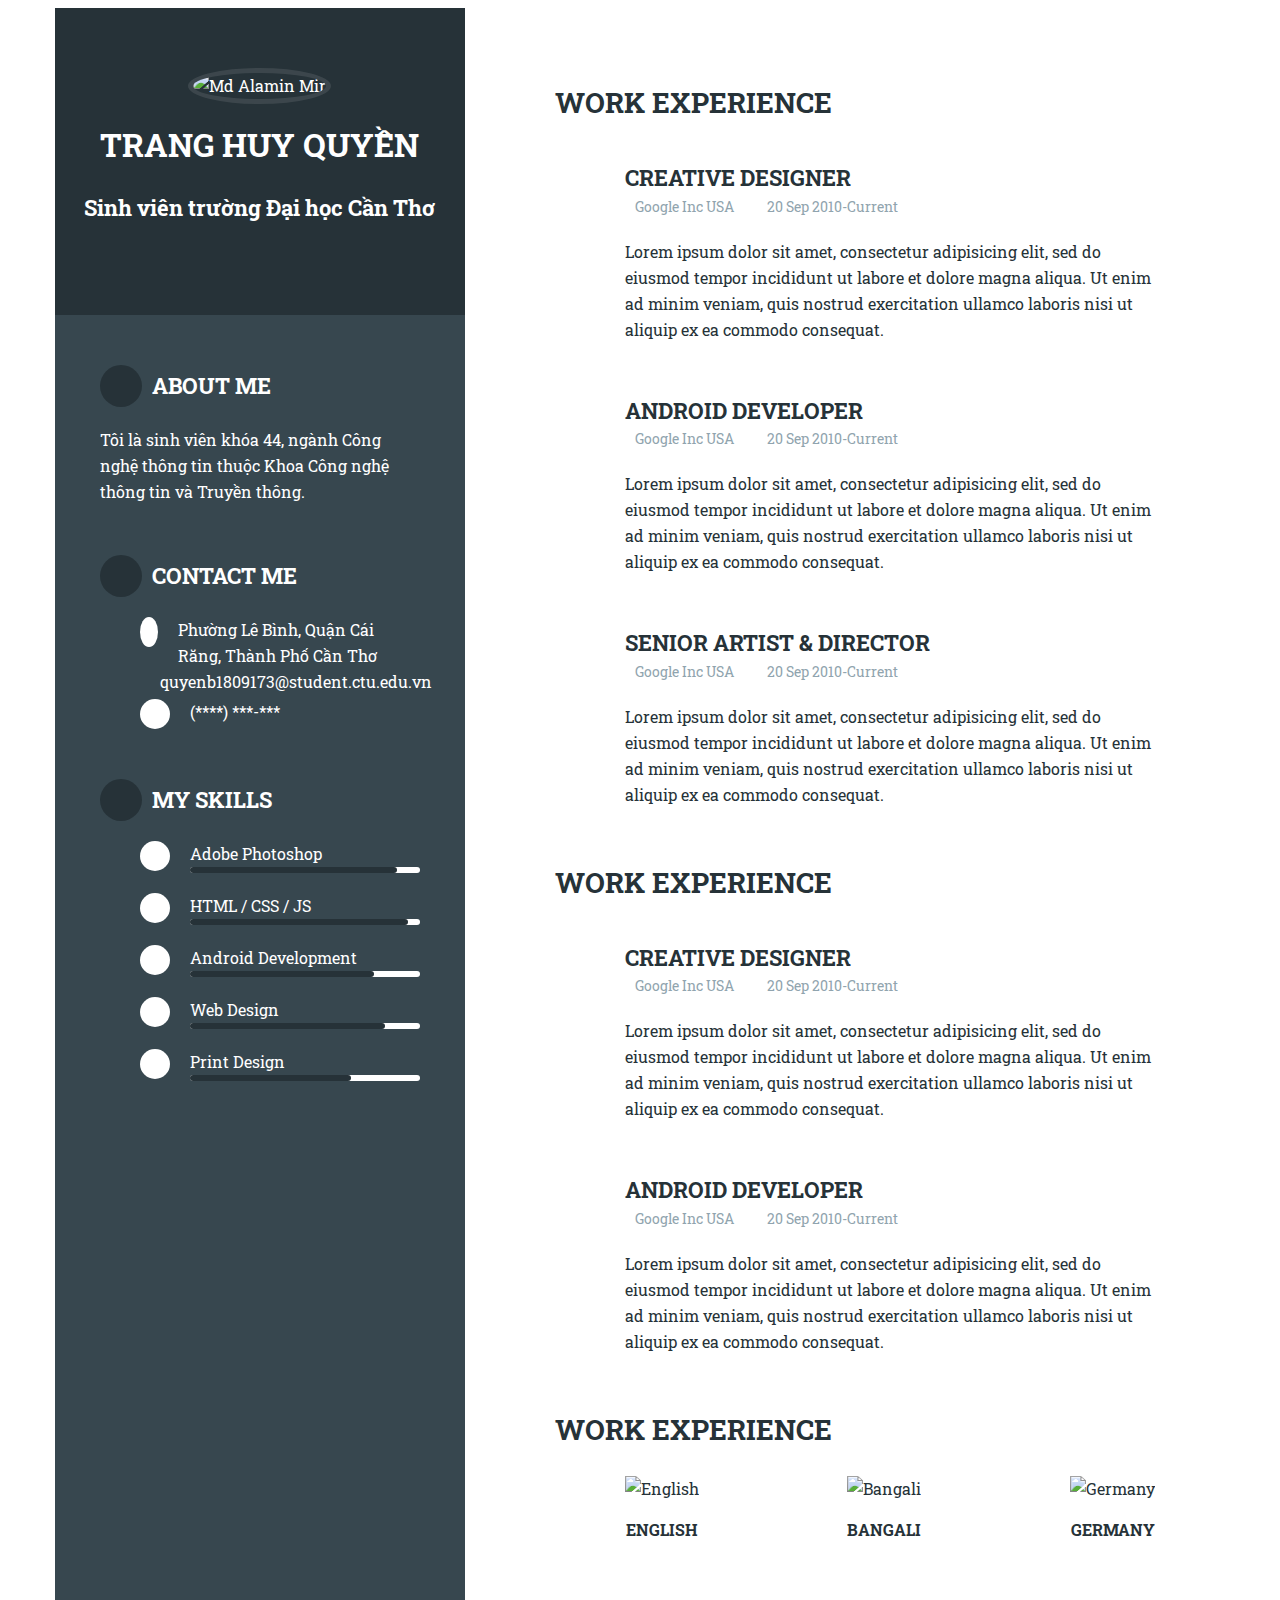
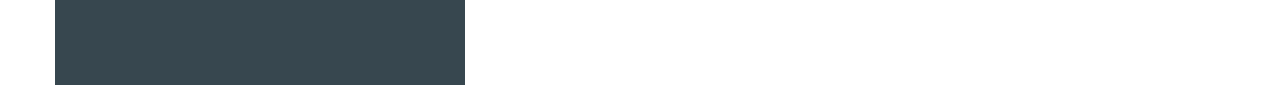
==== index.html @ 3bd65c4e "Update index.html" ====
<!DOCTYPE html>
<html lang="en">
<head>
	<meta charset="UTF-8">
	<title>Profile</title>
	<!-- Load font awesome -->
	<link rel="stylesheet" href="assets/vendors/font-awesome-4.7.0/css/font-awesome.min.css">

	<!-- Load google font -->
	<link href="https://fonts.googleapis.com/css?family=Roboto+Slab:400,700" rel="stylesheet">

	<!-- Load main stylesheet -->
	<link rel="stylesheet" href="index.css">
</head>
<body>
	<div class="wrapper flex">
		<div class="sidebar">
			<div class="avatar">
				<img src="assets/img/avatar.png" width="215" height="215" alt="Md Alamin Mir" />
				<h1 class="name">Trang Huy Quyền</h1>
				<h4 class="job">Sinh viên trường Đại học Cần Thơ</h4>
			</div><!-- .avatar -->

			<div class="module">
				<h3 class="module__title">
					<i class="fa fa-user circle circle--medium"></i>
					<span>About Me</span>
				</h3>
				<div class="module__content">
					<p>Tôi là sinh viên khóa 44, ngành Công nghệ thông tin thuộc Khoa Công nghệ thông tin và Truyền thông. </p>
				</div>
			</div><!-- End .module #1 -->

			<div class="module">
				<h3 class="module__title">
					<i class="fa fa-address-book-o circle circle--medium"></i>
					<span>Contact Me</span>
				</h3>
				<div class="module__content">
					<ul>
						<li class="flex">
							<i class="fa fa-map-marker circle circle--small circle--white"></i>
							<div>Phường Lê Bình, Quận Cái Răng, Thành Phố Cần Thơ</div>
						</li>
						<li class="flex">
							<i class="fa fa-globe circle circle--small circle--white"></i>
							<div>quyenb1809173@student.ctu.edu.vn</div>
						</li>
						<li class="flex">
							<i class="fa fa-mobile circle circle--small circle--white"></i>
							<div>(****) ***-***</div>
						</li>
					</ul>
				</div>
			</div><!-- End .module #2 -->

			<div class="module module--progress">
				<h3 class="module__title">
					<i class="fa fa-graduation-cap circle circle--medium"></i>
					<span>My Skills</span>
				</h3>
				<div class="module__content">
					<ul>
						<li class="flex">
							<i class="fa fa-paint-brush circle circle--small circle--white"></i>
							<div class="flex--1">
								<span>Adobe Photoshop</span>
								<span class="progress-bar"><span style="width:90%"></span></span>
							</div>
						</li>
						<li class="flex">
							<i class="fa fa-html5 circle circle--small circle--white"></i>
							<div class="flex--1">
								<span>HTML / CSS / JS</span>
								<span class="progress-bar"><span style="width:95%"></span></span>
							</div>
						</li>
						<li class="flex">
							<i class="fa fa-android circle circle--small circle--white"></i>
							<div class="flex--1">
								<span>Android Development</span>
								<span class="progress-bar"><span style="width:80%"></span></span>
							</div>
						</li>
						<li class="flex">
							<i class="fa fa-globe circle circle--small circle--white"></i>
							<div class="flex--1">
								<span>Web Design</span>
								<span class="progress-bar"><span style="width:85%"></span></span>
							</div>
						</li>
						<li class="flex">
							<i class="fa fa-print circle circle--small circle--white"></i>
							<div class="flex--1">
								<span>Print Design</span>
								<span class="progress-bar"><span style="width:70%"></span></span>
							</div>
						</li>
					</ul>
				</div>
			</div><!-- End .module #3 -->
			
		</div><!-- End .sidebar -->
		<div class="content">
			<div class="section">
				<h2 class="section__title">
					<i class="fa fa-briefcase circle circle--large"></i>
					<span>Work Experience</span>
				</h2>
				<div class="section__content">
					<div class="module">
						<h3 class="module__title">Creative Designer</h3>
						<div class="module__meta">
							<span><i class="fa fa-building-o"></i>Google Inc USA</span>
							<span><i class="fa fa-calendar"></i>20 Sep 2010-Current</span>
						</div>
						<div class="module__content">
							<p>Lorem ipsum dolor sit amet, consectetur adipisicing elit, sed do eiusmod tempor incididunt ut labore et dolore magna aliqua. Ut enim ad minim veniam, quis nostrud exercitation ullamco laboris nisi ut aliquip ex ea commodo consequat.</p>
						</div>
					</div><!-- End .module #4 -->

					<div class="module">
						<h3 class="module__title">Android Developer</h3>
						<div class="module__meta">
							<span><i class="fa fa-building-o"></i>Google Inc USA</span>
							<span><i class="fa fa-calendar"></i>20 Sep 2010-Current</span>
						</div>
						<div class="module__content">
							<p>Lorem ipsum dolor sit amet, consectetur adipisicing elit, sed do eiusmod tempor incididunt ut labore et dolore magna aliqua. Ut enim ad minim veniam, quis nostrud exercitation ullamco laboris nisi ut aliquip ex ea commodo consequat.</p>
						</div>
					</div><!-- End .module #5 -->

					<div class="module">
						<h3 class="module__title">Senior Artist & Director</h3>
						<div class="module__meta">
							<span><i class="fa fa-building-o"></i>Google Inc USA</span>
							<span><i class="fa fa-calendar"></i>20 Sep 2010-Current</span>
						</div>
						<div class="module__content">
							<p>Lorem ipsum dolor sit amet, consectetur adipisicing elit, sed do eiusmod tempor incididunt ut labore et dolore magna aliqua. Ut enim ad minim veniam, quis nostrud exercitation ullamco laboris nisi ut aliquip ex ea commodo consequat.</p>
						</div>
					</div><!-- End .module #6 -->
				</div><!-- End .section__content -->
			</div><!-- End .section #1 -->

			<div class="section">
				<h2 class="section__title">
					<i class="fa fa-briefcase circle circle--large"></i>
					<span>Work Experience</span>
				</h2>
				<div class="section__content">
					<div class="module">
						<h3 class="module__title">Creative Designer</h3>
						<div class="module__meta">
							<span><i class="fa fa-building-o"></i>Google Inc USA</span>
							<span><i class="fa fa-calendar"></i>20 Sep 2010-Current</span>
						</div>
						<div class="module__content">
							<p>Lorem ipsum dolor sit amet, consectetur adipisicing elit, sed do eiusmod tempor incididunt ut labore et dolore magna aliqua. Ut enim ad minim veniam, quis nostrud exercitation ullamco laboris nisi ut aliquip ex ea commodo consequat.</p>
						</div>
					</div><!-- End .module #7 -->

					<div class="module">
						<h3 class="module__title">Android Developer</h3>
						<div class="module__meta">
							<span><i class="fa fa-building-o"></i>Google Inc USA</span>
							<span><i class="fa fa-calendar"></i>20 Sep 2010-Current</span>
						</div>
						<div class="module__content">
							<p>Lorem ipsum dolor sit amet, consectetur adipisicing elit, sed do eiusmod tempor incididunt ut labore et dolore magna aliqua. Ut enim ad minim veniam, quis nostrud exercitation ullamco laboris nisi ut aliquip ex ea commodo consequat.</p>
						</div>
					</div><!-- End .module #8 -->
				</div><!-- End .section__content -->
			</div><!-- End .section #2 -->

			<div class="section">
				<h2 class="section__title">
					<i class="fa fa-briefcase circle circle--large"></i>
					<span>Work Experience</span>
				</h2>
				<div class="section__content">
					<div class="lang flex">
						<div class="lang__content">
							<img src="assets/img/english.png" width="133" height="89" alt="English" />
							<h4>English</h4>
							<div class="star">
								<i class="fa fa-star"></i>
								<i class="fa fa-star"></i>
								<i class="fa fa-star"></i>
								<i class="fa fa-star"></i>
							</div>
						</div>
						<div class="lang__content">
							<img src="assets/img/bangali.png" width="133" height="89" alt="Bangali" />
							<h4>Bangali</h4>
							<div class="star">
								<i class="fa fa-star"></i>
								<i class="fa fa-star"></i>
								<i class="fa fa-star"></i>
								<i class="fa fa-star"></i>
								<i class="fa fa-star"></i>
							</div>
						</div>
						<div class="lang__content">
							<img src="assets/img/germany.png" width="133" height="89" alt="Germany" />
							<h4>Germany</h4>
							<div class="star">
								<i class="fa fa-star"></i>
								<i class="fa fa-star"></i>
								<i class="fa fa-star"></i>
							</div>
						</div>
					</div>
				</div><!-- End .section__content -->
			</div><!-- End .section #3 -->
		</div><!-- End .content -->
	</div><!-- End .wrapper -->
</body>
</html>
---- index.css ----
body {
	line-height: 1.625;
	font-size: 16px;
	color: #263238;
	font-family: 'Roboto Slab', serif;
	-webkit-font-smoothing: antialiased;
}

*, *:before, *:after {
	box-sizing: border-box;
}
img {
	vertical-align: middle;
	max-width: 100%;
}
p {
	margin: 0 0 10px;
}

/* Helper Class */
.flex {
	display: flex;
}
.flex .middle {
	align-items: center;
}
.flex .flex--1 {
	flex: 1;
}

/* Global Layout */
.wrapper {
	max-width: 1170px;
	width: 100%;
	margin: auto;
}
.sidebar {
	width: 35%;
	background: #37474f;
	color: #fff;
}
.content {
	width: 65%;
	padding: 70px;
}

/* Avatar */
.avatar {
	text-align: center;
	padding: 60px 0;
	background: #263238;
}
.avatar img {
	border-radius: 50%;
	border: 5px solid rgba(255, 255, 255, .1);
}
.avatar h1 {
	font-size: 32px;
	text-transform: uppercase;
	margin: 25px 0 0;
	line-height: 1;
}
.avatar h4 {
	font-size: 22px;
}

/* Module */
.sidebar .module {
	padding: 0 45px;
	margin-top: 50px;
}
.sidebar .module:last-child {
	margin-bottom: 50px;
}
.module__title {
	font-size: 22px;
	text-transform: uppercase;
	display: flex;
	align-items: center;
	margin-bottom: 20px;
}
.module__meta {
	font-size: 14px;
	color: #90a4ae;
	margin-bottom: 20px;
}
.module__meta i {
	margin-right: 10px;
}
.module__meta span {
	margin-right: 20px;
}
.module__title .circle {
	margin-right: 10px;
}
.circle {
	font-size: 14px;
	color: #fff;
	background: #263238;
	border-radius: 50%;
	text-align: center;
	margin-right: 20px;
}
.circle.circle--large {
	width: 60px;
	height: 60px;
	line-height: 60px;
}
.circle.circle--medium {
	width: 42px;
	height: 42px;
	line-height: 42px;
}
.circle.circle--small {
	width: 30px;
	height: 30px;
	line-height: 30px;
}
.circle.circle--white {
	background: #fff;
	color: #263238;
}

/* Progress bar */
.progress-bar,
.progress-bar span {
	height: 6px;
	background: #fff;
	border-radius: 6px;
	display: block;
}
.progress-bar span {
	background: #263238;
}
.module--progress li {
	margin-bottom: 20px;
}

/* Section */
.section:not(.last-child) {
	margin-bottom: 50px;
}
.section__title {
	font-size: 28px;
	text-transform: uppercase;
	margin: 0 0 10px;
}
.section__content {
	padding-left: 90px;
}
.content .module:not(:first-child) {
	margin-top: 50px;
}
.content .module__title {
	margin-bottom: 0;
}

/* Language */
.lang {
	justify-content: space-between;
}
.lang__content {
	text-align: center;
}
.lang__content h4 {
	text-transform: uppercase;
	margin-top: 15px;
}
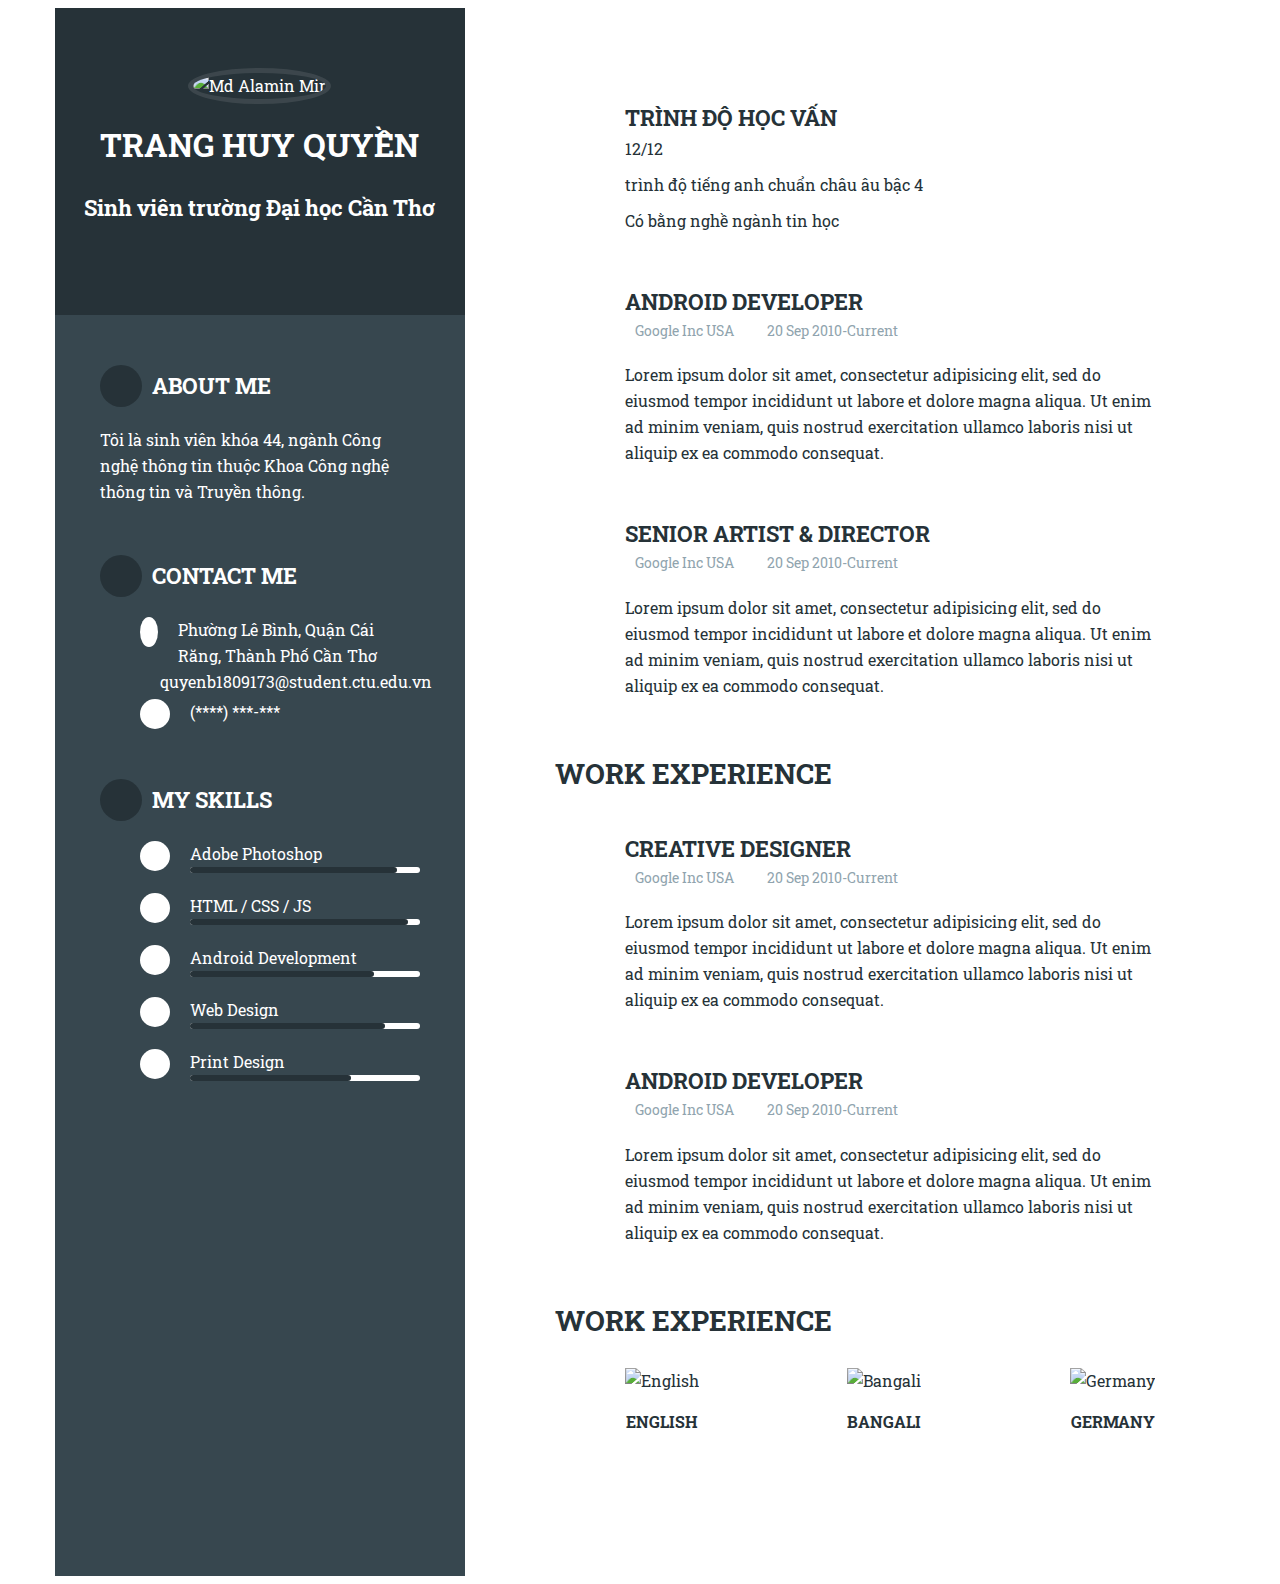
==== commit 6a01ca64: "Update index.html" ====
--- a/index.html
+++ b/index.html
@@ -103,19 +103,13 @@
 		</div><!-- End .sidebar -->
 		<div class="content">
 			<div class="section">
-				<h2 class="section__title">
-					<i class="fa fa-briefcase circle circle--large"></i>
-					<span>Work Experience</span>
-				</h2>
 				<div class="section__content">
 					<div class="module">
-						<h3 class="module__title">Creative Designer</h3>
-						<div class="module__meta">
-							<span><i class="fa fa-building-o"></i>Google Inc USA</span>
-							<span><i class="fa fa-calendar"></i>20 Sep 2010-Current</span>
-						</div>
-						<div class="module__content">
-							<p>Lorem ipsum dolor sit amet, consectetur adipisicing elit, sed do eiusmod tempor incididunt ut labore et dolore magna aliqua. Ut enim ad minim veniam, quis nostrud exercitation ullamco laboris nisi ut aliquip ex ea commodo consequat.</p>
+						<h3 class="module__title">Trình độ học vấn</h3>
+						<div class="module__content">
+							<p>12/12</p>
+							<p>trình độ tiếng anh chuẩn châu âu bậc 4<p>
+							<p>Có bằng nghề ngành tin học<p>
 						</div>
 					</div><!-- End .module #4 -->
 
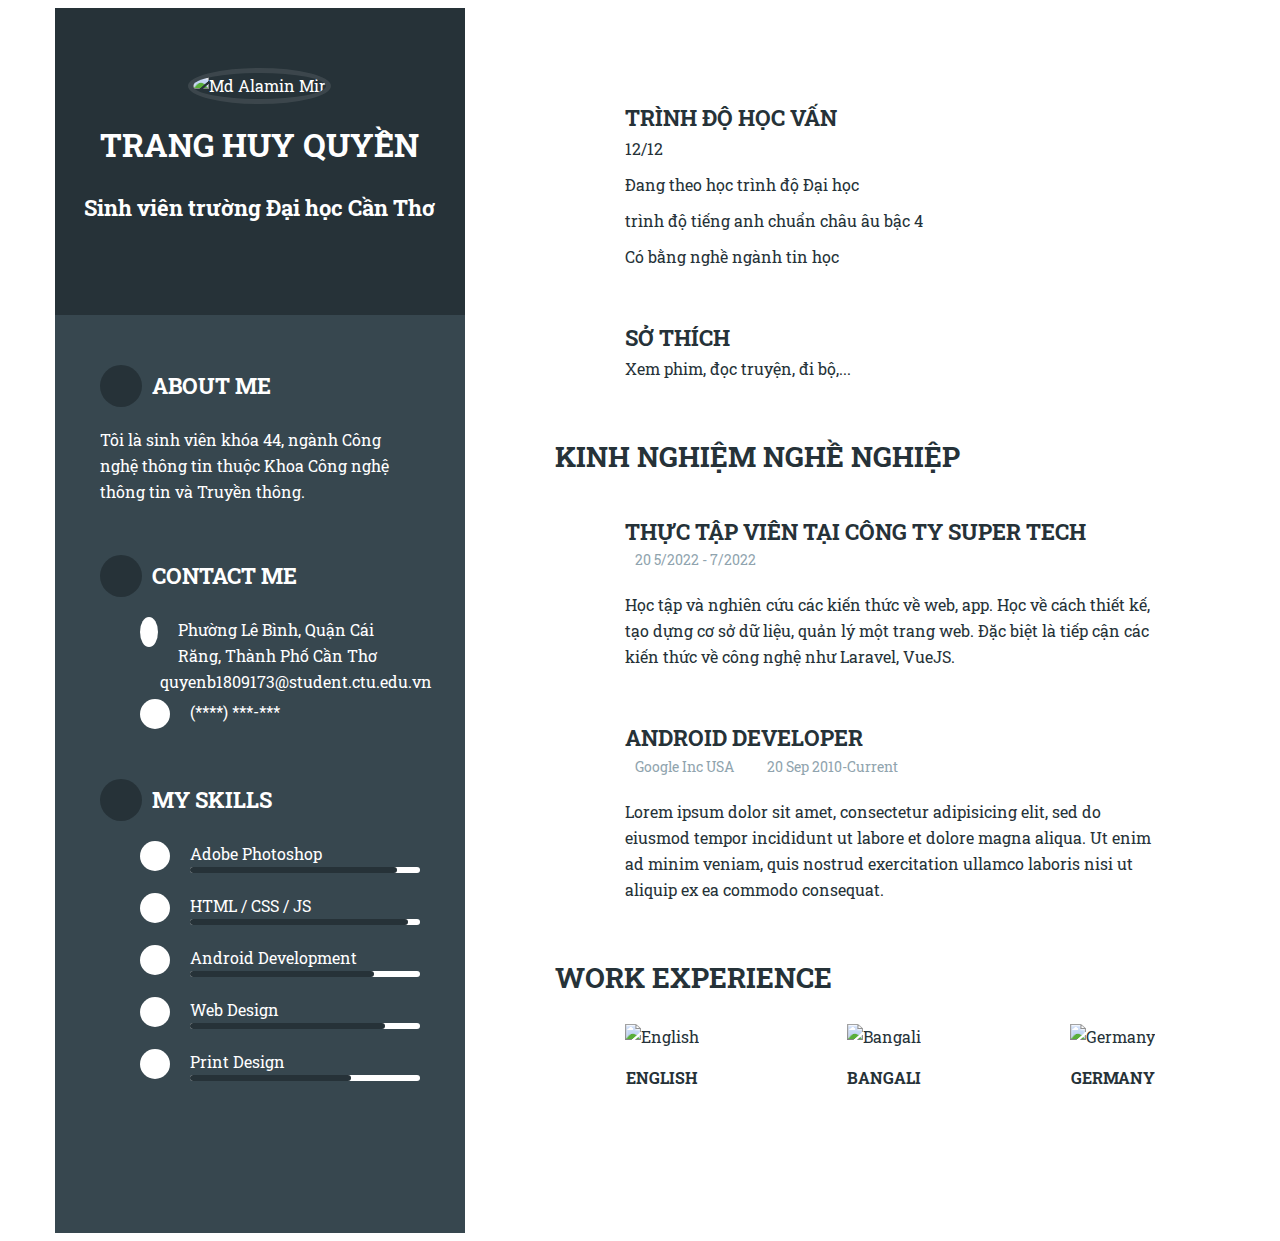
==== commit a4965245: "Update index.html" ====
--- a/index.html
+++ b/index.html
@@ -108,49 +108,34 @@
 						<h3 class="module__title">Trình độ học vấn</h3>
 						<div class="module__content">
 							<p>12/12</p>
+							<p>Đang theo học trình độ Đại học<p>
 							<p>trình độ tiếng anh chuẩn châu âu bậc 4<p>
 							<p>Có bằng nghề ngành tin học<p>
 						</div>
 					</div><!-- End .module #4 -->
 
 					<div class="module">
-						<h3 class="module__title">Android Developer</h3>
-						<div class="module__meta">
-							<span><i class="fa fa-building-o"></i>Google Inc USA</span>
-							<span><i class="fa fa-calendar"></i>20 Sep 2010-Current</span>
-						</div>
+						<h3 class="module__title">Sở thích</h3>
 						<div class="module__content">
-							<p>Lorem ipsum dolor sit amet, consectetur adipisicing elit, sed do eiusmod tempor incididunt ut labore et dolore magna aliqua. Ut enim ad minim veniam, quis nostrud exercitation ullamco laboris nisi ut aliquip ex ea commodo consequat.</p>
+							<p>Xem phim, đọc truyện, đi bộ,...</p>
 						</div>
 					</div><!-- End .module #5 -->
-
-					<div class="module">
-						<h3 class="module__title">Senior Artist & Director</h3>
-						<div class="module__meta">
-							<span><i class="fa fa-building-o"></i>Google Inc USA</span>
-							<span><i class="fa fa-calendar"></i>20 Sep 2010-Current</span>
-						</div>
-						<div class="module__content">
-							<p>Lorem ipsum dolor sit amet, consectetur adipisicing elit, sed do eiusmod tempor incididunt ut labore et dolore magna aliqua. Ut enim ad minim veniam, quis nostrud exercitation ullamco laboris nisi ut aliquip ex ea commodo consequat.</p>
-						</div>
-					</div><!-- End .module #6 -->
 				</div><!-- End .section__content -->
 			</div><!-- End .section #1 -->
 
 			<div class="section">
 				<h2 class="section__title">
 					<i class="fa fa-briefcase circle circle--large"></i>
-					<span>Work Experience</span>
+					<span>Kinh nghiệm nghề nghiệp</span>
 				</h2>
 				<div class="section__content">
 					<div class="module">
-						<h3 class="module__title">Creative Designer</h3>
+						<h3 class="module__title">Thực tập viên tại công ty Super Tech</h3>
 						<div class="module__meta">
-							<span><i class="fa fa-building-o"></i>Google Inc USA</span>
-							<span><i class="fa fa-calendar"></i>20 Sep 2010-Current</span>
+							<span><i class="fa fa-calendar"></i>20 5/2022 - 7/2022</span>
 						</div>
 						<div class="module__content">
-							<p>Lorem ipsum dolor sit amet, consectetur adipisicing elit, sed do eiusmod tempor incididunt ut labore et dolore magna aliqua. Ut enim ad minim veniam, quis nostrud exercitation ullamco laboris nisi ut aliquip ex ea commodo consequat.</p>
+							<p>Học tập và nghiên cứu các kiến thức về web, app. Học về cách thiết kế, tạo dựng cơ sở dữ liệu, quản lý một trang web. Đặc biệt là tiếp cận các kiến thức về công nghệ như Laravel, VueJS.</p>
 						</div>
 					</div><!-- End .module #7 -->
 
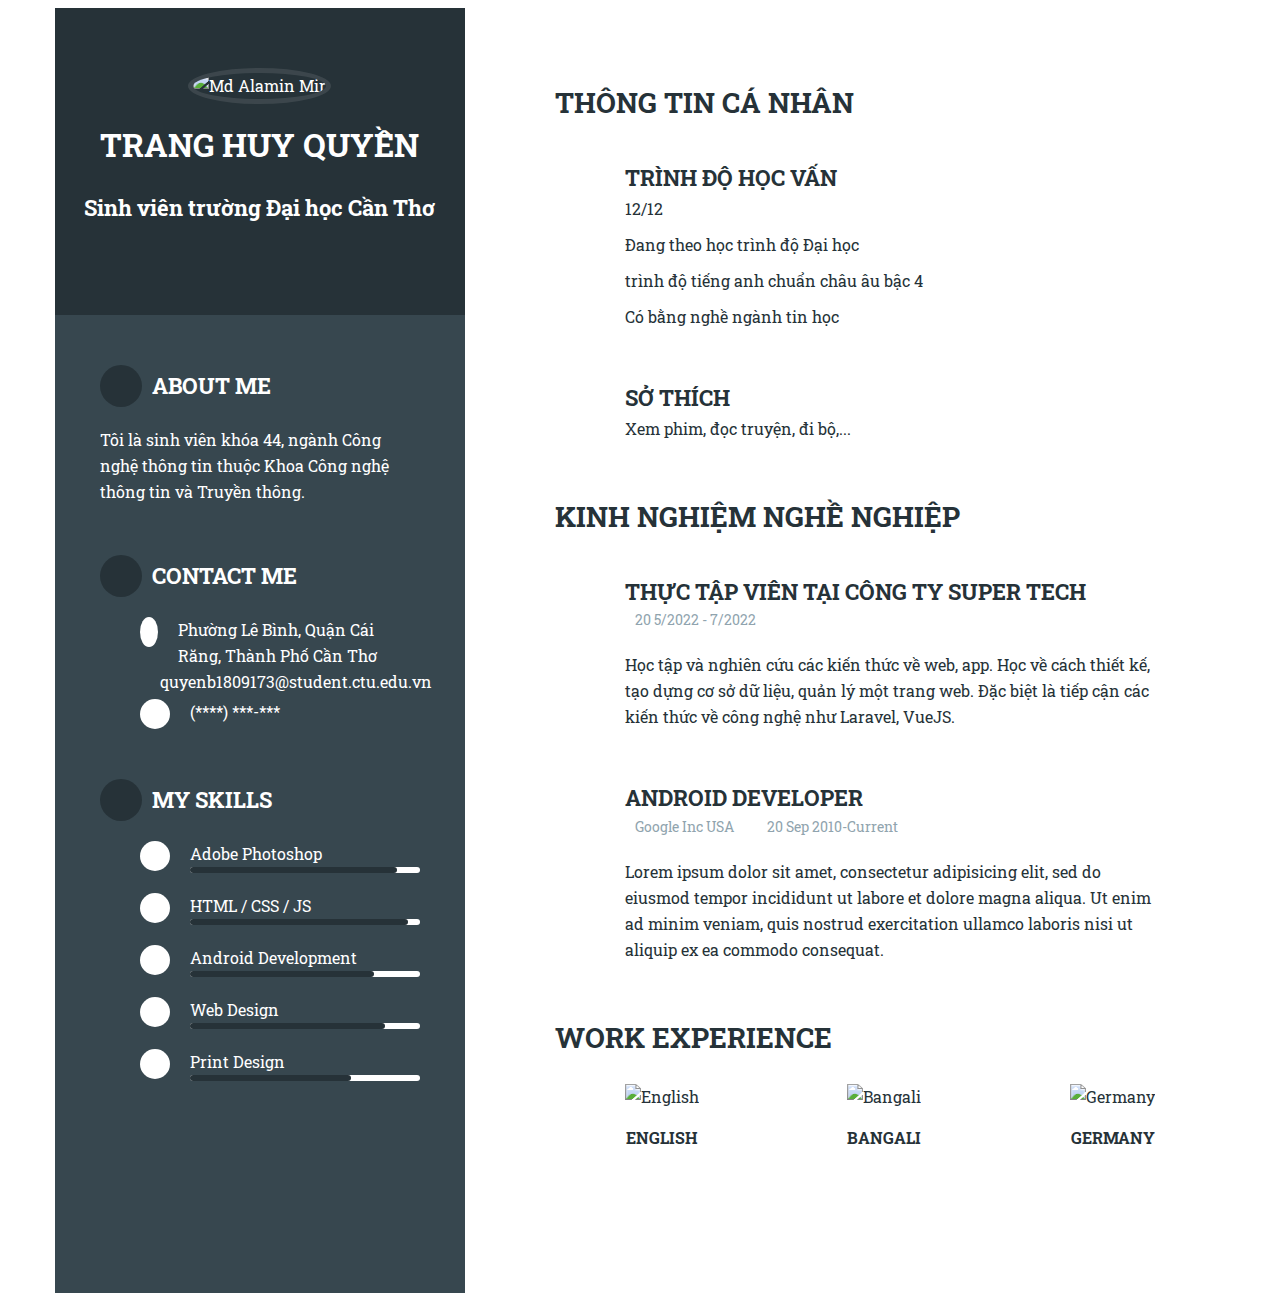
==== commit b097492d: "Update index.html" ====
--- a/index.html
+++ b/index.html
@@ -103,6 +103,10 @@
 		</div><!-- End .sidebar -->
 		<div class="content">
 			<div class="section">
+				<h2 class="section__title">
+					<i class="fa fa-briefcase circle circle--large"></i>
+					<span>Thông tin cá nhân</span>
+				</h2>
 				<div class="section__content">
 					<div class="module">
 						<h3 class="module__title">Trình độ học vấn</h3>
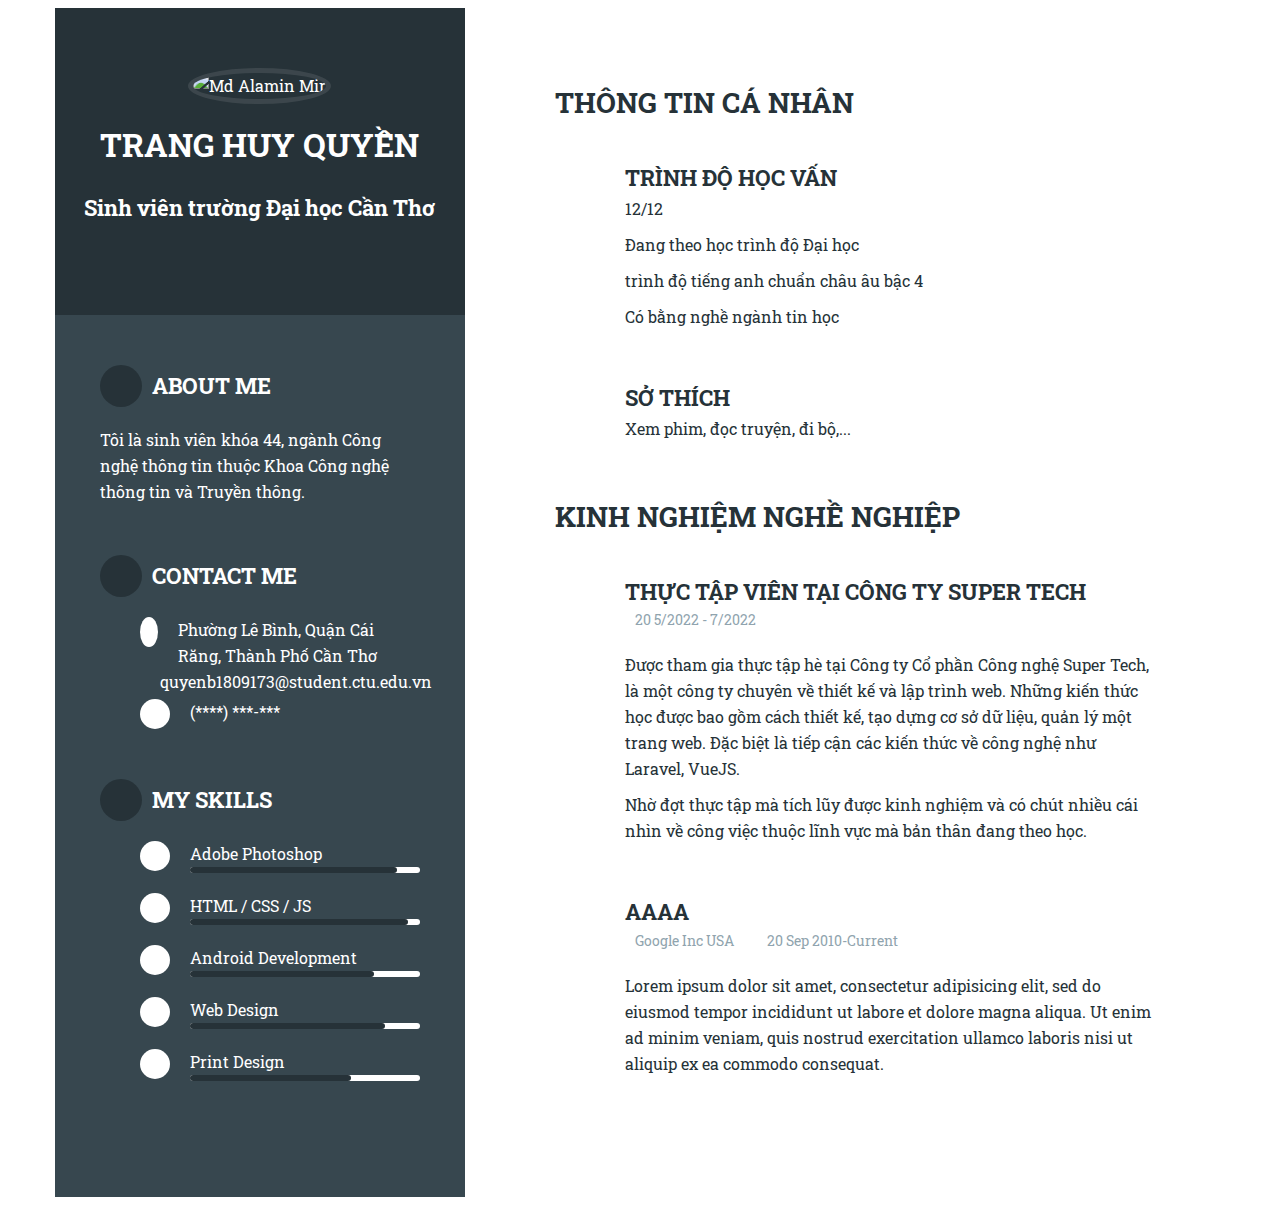
==== commit 00d6d886: "Update index.html" ====
--- a/index.html
+++ b/index.html
@@ -139,12 +139,13 @@
 							<span><i class="fa fa-calendar"></i>20 5/2022 - 7/2022</span>
 						</div>
 						<div class="module__content">
-							<p>Học tập và nghiên cứu các kiến thức về web, app. Học về cách thiết kế, tạo dựng cơ sở dữ liệu, quản lý một trang web. Đặc biệt là tiếp cận các kiến thức về công nghệ như Laravel, VueJS.</p>
+							<p>Được tham gia thực tập hè tại Công ty Cổ phần Công nghệ Super Tech, là một công ty chuyên về thiết kế và lập trình web. Những kiến thức học được bao gồm cách thiết kế, tạo dựng cơ sở dữ liệu, quản lý một trang web. Đặc biệt là tiếp cận các kiến thức về công nghệ như Laravel, VueJS.</p>
+							<p>Nhờ đợt thực tập mà tích lũy được kinh nghiệm và có chút nhiều cái nhìn về công việc thuộc lĩnh vực mà bản thân đang theo học.<p>
 						</div>
 					</div><!-- End .module #7 -->
 
 					<div class="module">
-						<h3 class="module__title">Android Developer</h3>
+						<h3 class="module__title">AAAA</h3>
 						<div class="module__meta">
 							<span><i class="fa fa-building-o"></i>Google Inc USA</span>
 							<span><i class="fa fa-calendar"></i>20 Sep 2010-Current</span>
@@ -155,47 +156,6 @@
 					</div><!-- End .module #8 -->
 				</div><!-- End .section__content -->
 			</div><!-- End .section #2 -->
-
-			<div class="section">
-				<h2 class="section__title">
-					<i class="fa fa-briefcase circle circle--large"></i>
-					<span>Work Experience</span>
-				</h2>
-				<div class="section__content">
-					<div class="lang flex">
-						<div class="lang__content">
-							<img src="assets/img/english.png" width="133" height="89" alt="English" />
-							<h4>English</h4>
-							<div class="star">
-								<i class="fa fa-star"></i>
-								<i class="fa fa-star"></i>
-								<i class="fa fa-star"></i>
-								<i class="fa fa-star"></i>
-							</div>
-						</div>
-						<div class="lang__content">
-							<img src="assets/img/bangali.png" width="133" height="89" alt="Bangali" />
-							<h4>Bangali</h4>
-							<div class="star">
-								<i class="fa fa-star"></i>
-								<i class="fa fa-star"></i>
-								<i class="fa fa-star"></i>
-								<i class="fa fa-star"></i>
-								<i class="fa fa-star"></i>
-							</div>
-						</div>
-						<div class="lang__content">
-							<img src="assets/img/germany.png" width="133" height="89" alt="Germany" />
-							<h4>Germany</h4>
-							<div class="star">
-								<i class="fa fa-star"></i>
-								<i class="fa fa-star"></i>
-								<i class="fa fa-star"></i>
-							</div>
-						</div>
-					</div>
-				</div><!-- End .section__content -->
-			</div><!-- End .section #3 -->
 		</div><!-- End .content -->
 	</div><!-- End .wrapper -->
 </body>
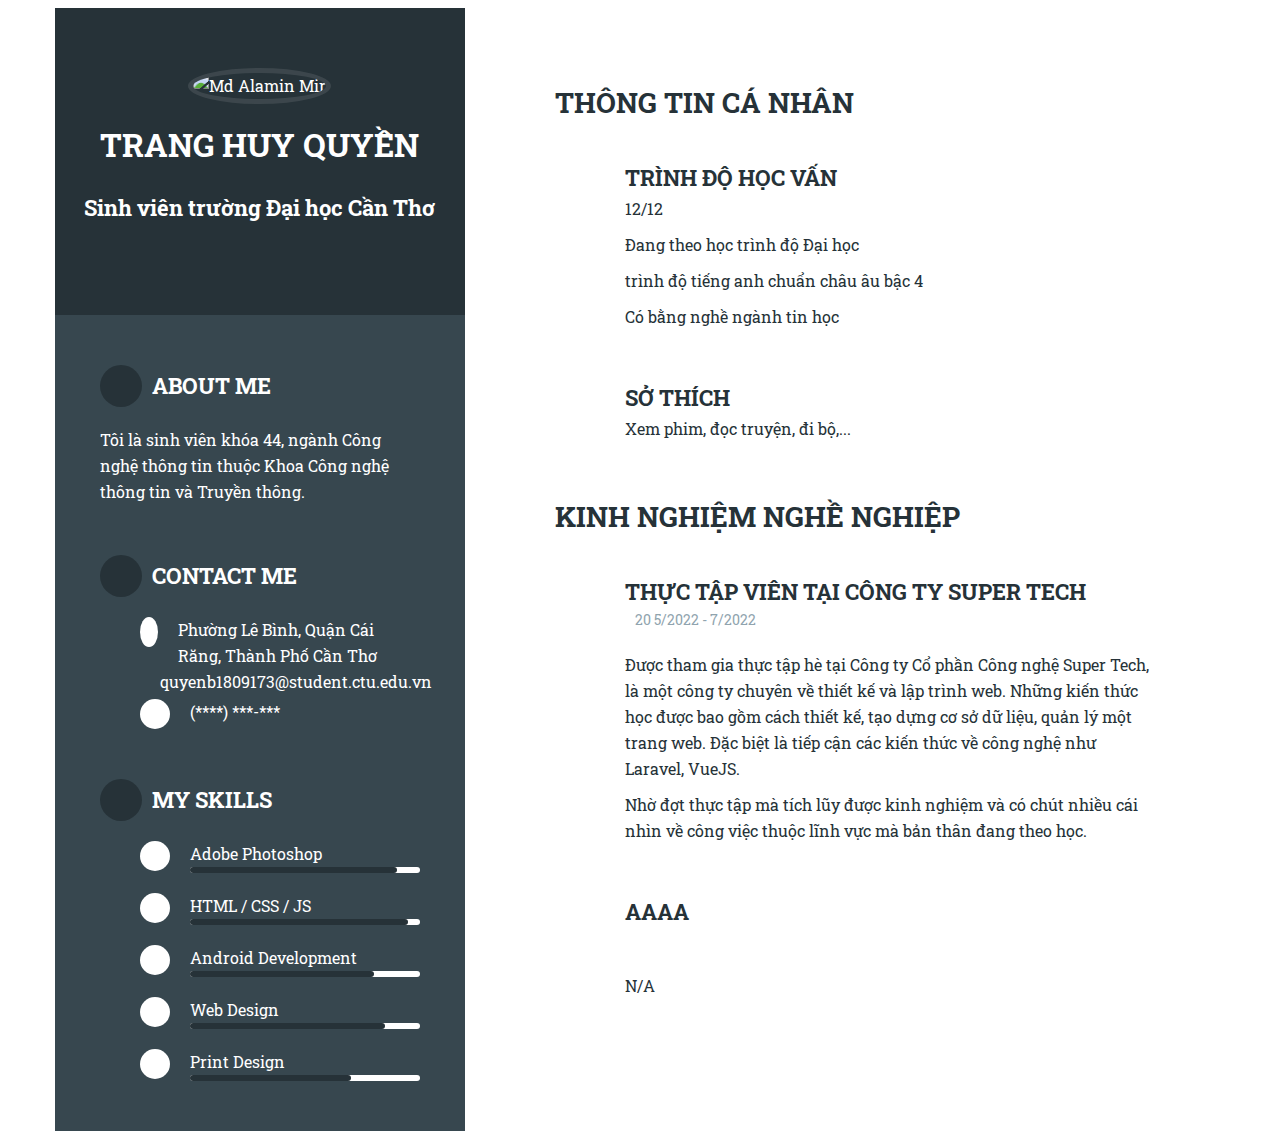
==== commit 1f2f9b90: "Update index.html" ====
--- a/index.html
+++ b/index.html
@@ -147,11 +147,11 @@
 					<div class="module">
 						<h3 class="module__title">AAAA</h3>
 						<div class="module__meta">
-							<span><i class="fa fa-building-o"></i>Google Inc USA</span>
-							<span><i class="fa fa-calendar"></i>20 Sep 2010-Current</span>
+							<span><i class="fa fa-building-o"></i></span>
+							<span><i class="fa fa-calendar"></i></span>
 						</div>
 						<div class="module__content">
-							<p>Lorem ipsum dolor sit amet, consectetur adipisicing elit, sed do eiusmod tempor incididunt ut labore et dolore magna aliqua. Ut enim ad minim veniam, quis nostrud exercitation ullamco laboris nisi ut aliquip ex ea commodo consequat.</p>
+							<p>N/A</p>
 						</div>
 					</div><!-- End .module #8 -->
 				</div><!-- End .section__content -->
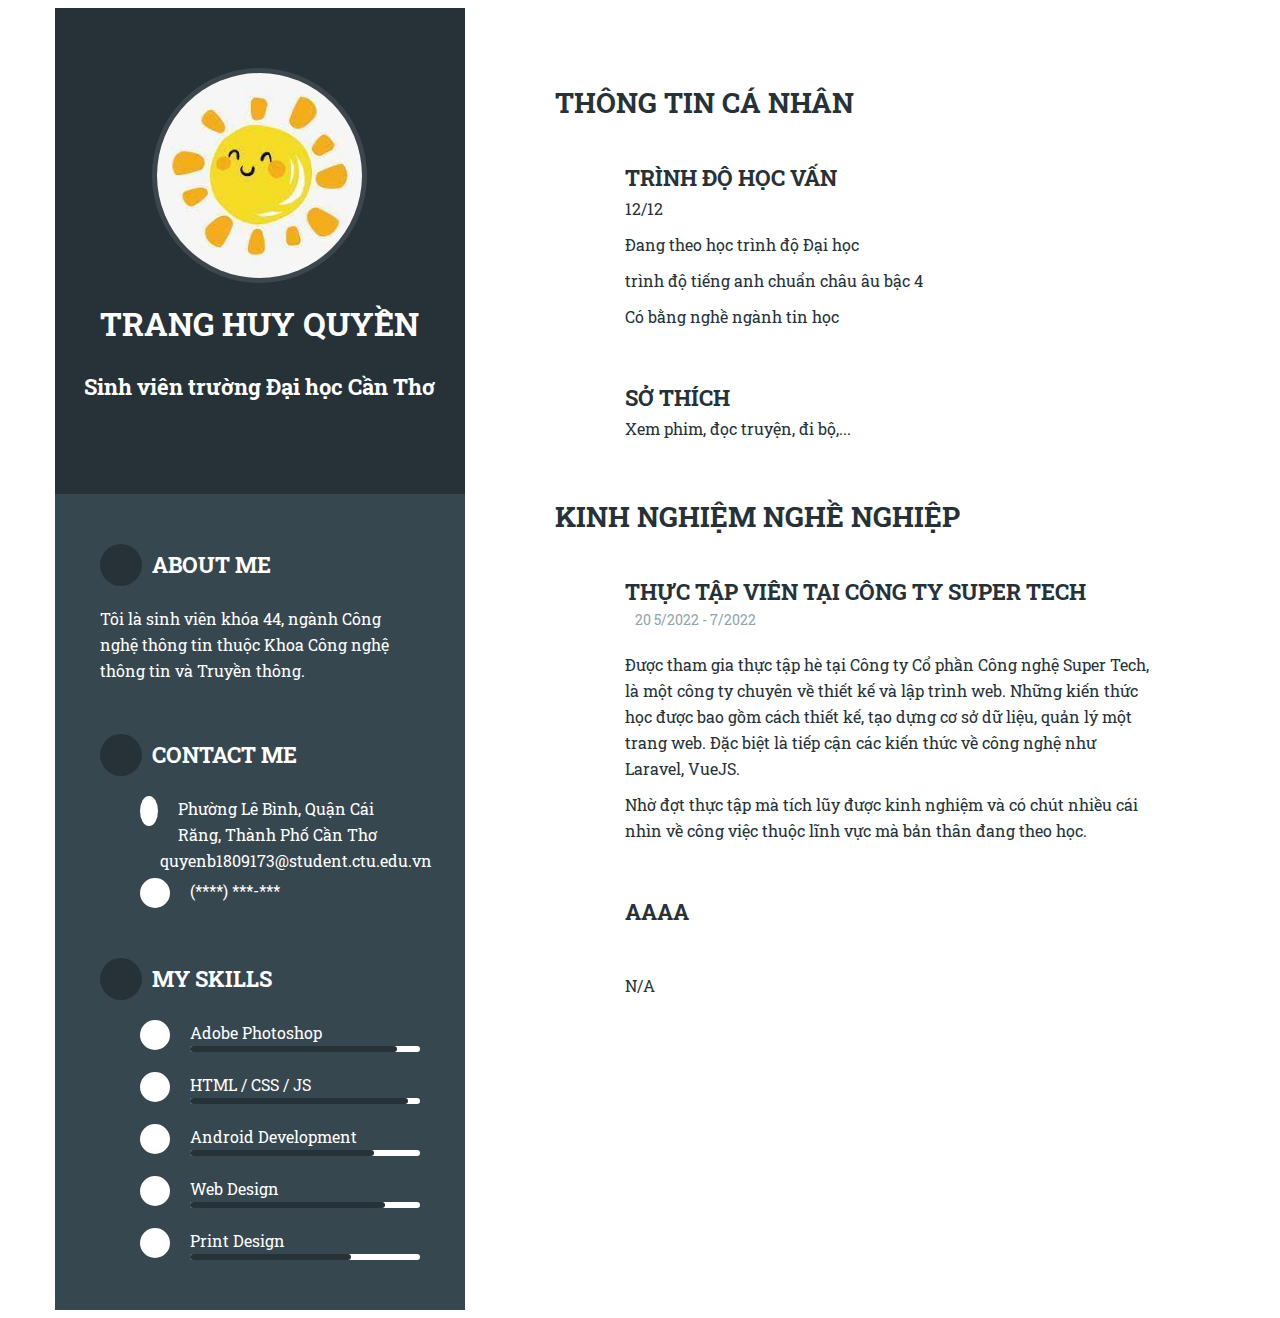
==== commit e6d8ff7e: "Update index.html" ====
--- a/index.html
+++ b/index.html
@@ -16,7 +16,7 @@
 	<div class="wrapper flex">
 		<div class="sidebar">
 			<div class="avatar">
-				<img src="assets/img/avatar.png" width="215" height="215" alt="Md Alamin Mir" />
+				<img src="download.jpg" width="215" height="215" alt="Trang Huy Quyền" />
 				<h1 class="name">Trang Huy Quyền</h1>
 				<h4 class="job">Sinh viên trường Đại học Cần Thơ</h4>
 			</div><!-- .avatar -->
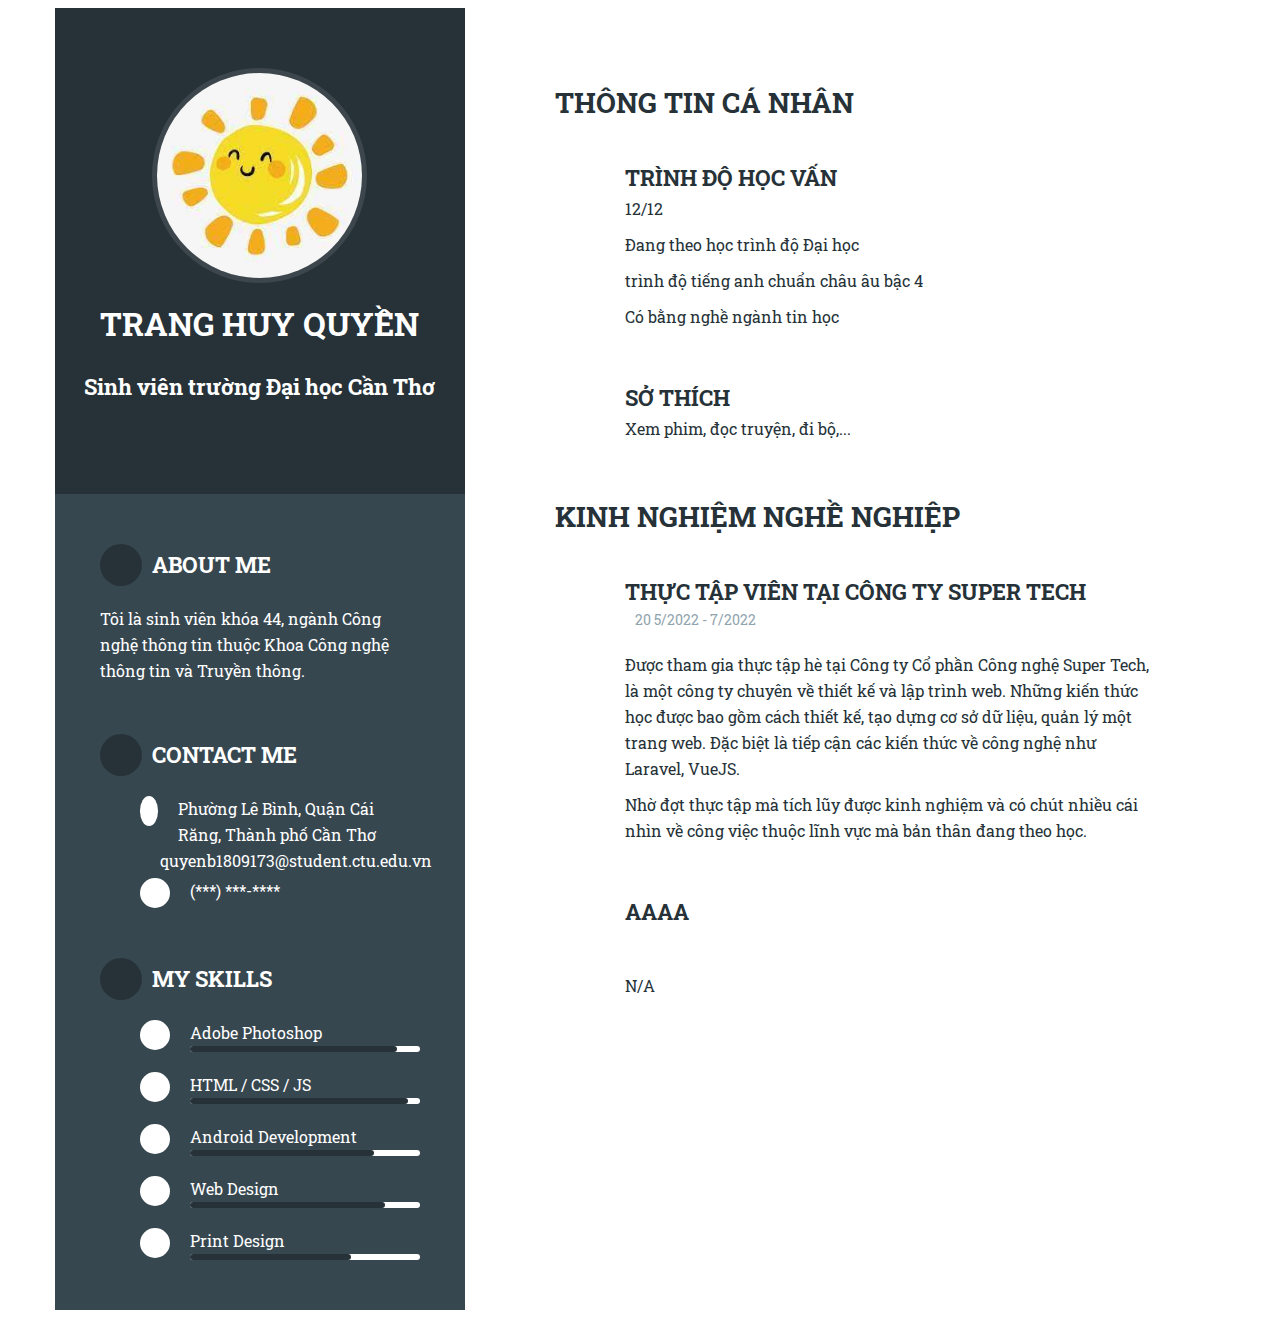
==== commit 50ad909b: "Update index.html" ====
--- a/index.html
+++ b/index.html
@@ -40,7 +40,7 @@
 					<ul>
 						<li class="flex">
 							<i class="fa fa-map-marker circle circle--small circle--white"></i>
-							<div>Phường Lê Bình, Quận Cái Răng, Thành Phố Cần Thơ</div>
+							<div>Phường Lê Bình, Quận Cái Răng, Thành phố Cần Thơ</div>
 						</li>
 						<li class="flex">
 							<i class="fa fa-globe circle circle--small circle--white"></i>
@@ -48,7 +48,7 @@
 						</li>
 						<li class="flex">
 							<i class="fa fa-mobile circle circle--small circle--white"></i>
-							<div>(****) ***-***</div>
+							<div>(***) ***-****</div>
 						</li>
 					</ul>
 				</div>
